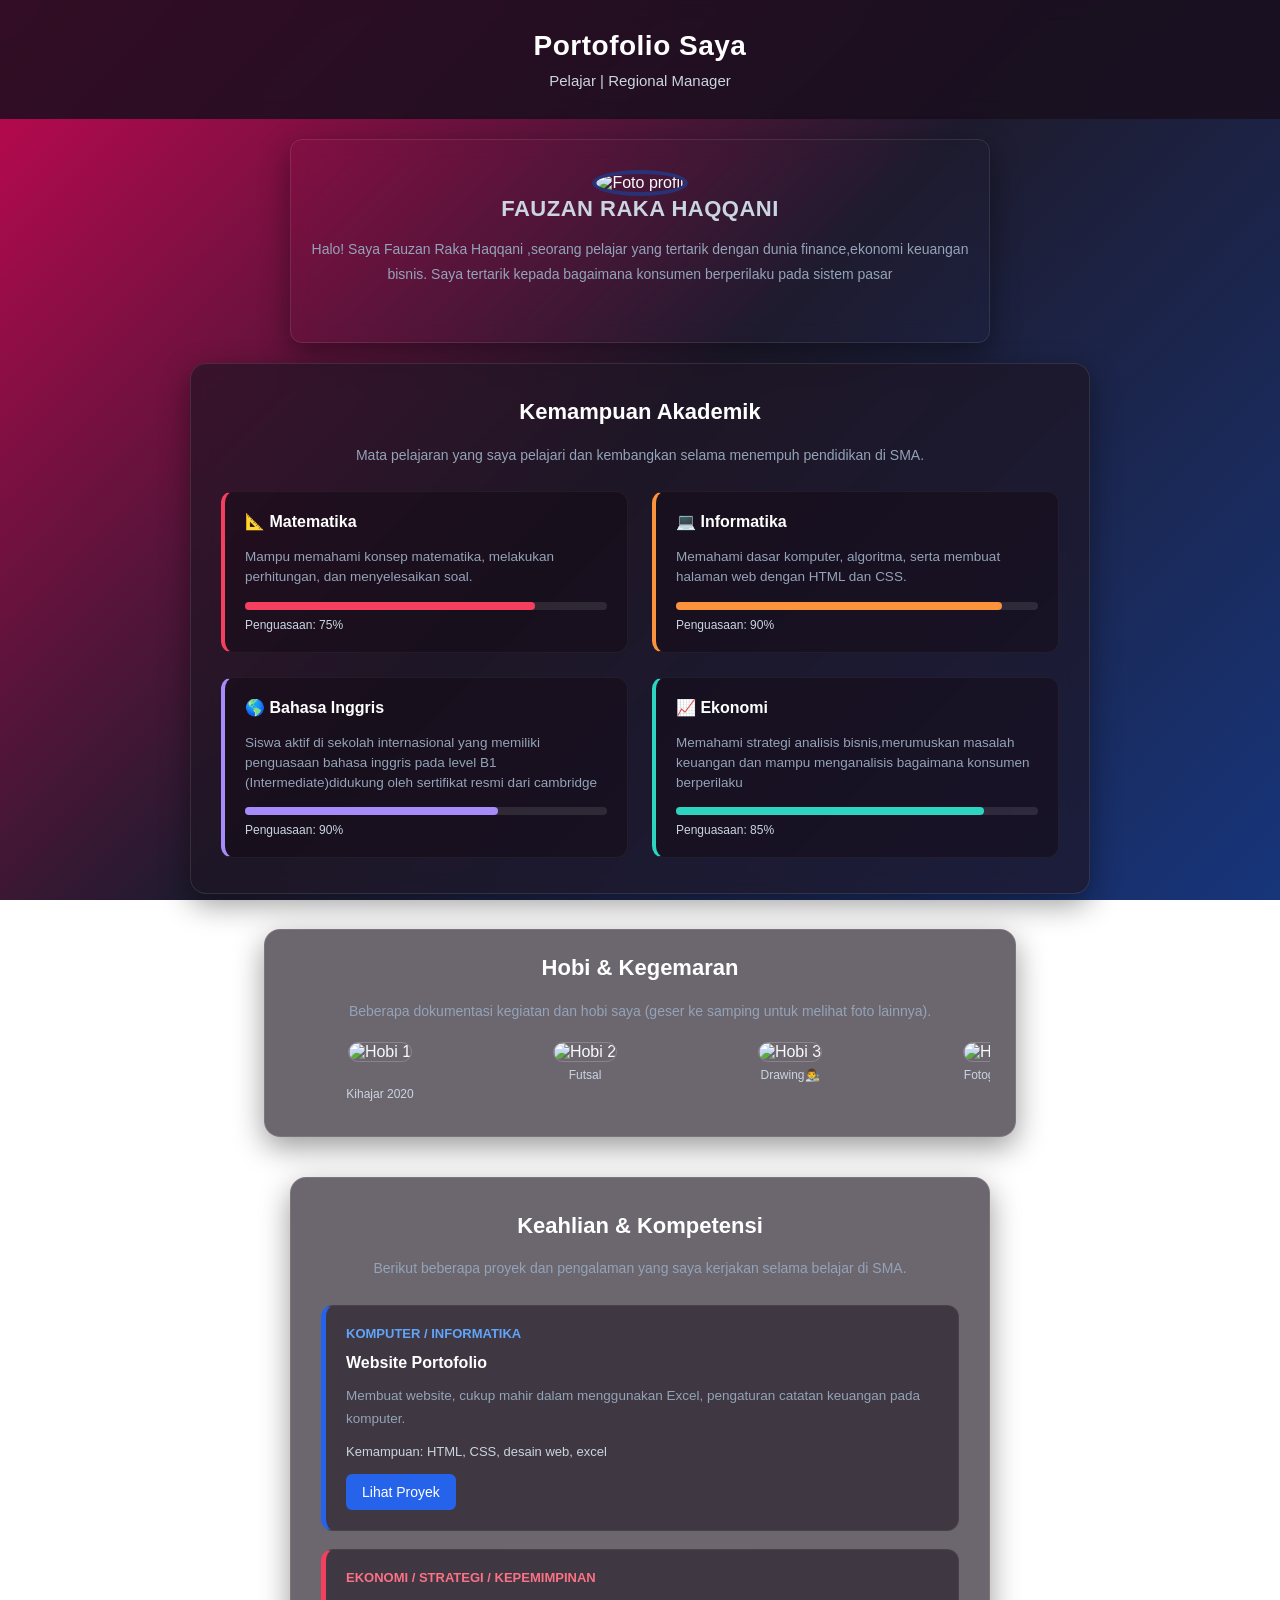
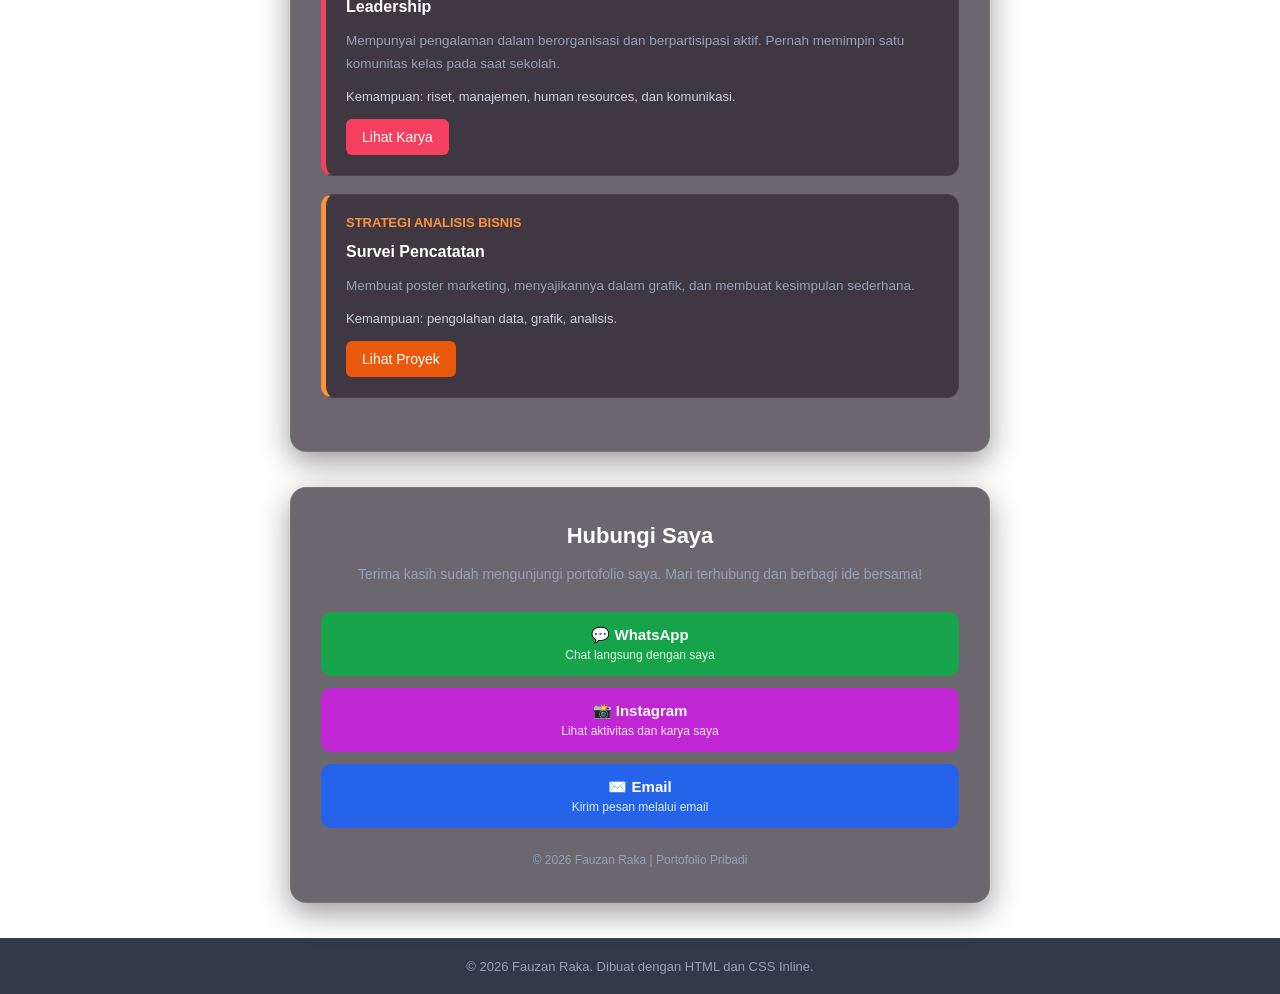
==== index.html @ 9c3133b8 "Add files via upload" ====
<!DOCTYPE html>
<lang="id">
<head>
    <meta charset="UTF-8">
    <meta name="viewport" content="width=device-width, initial-scale=1.0">
    <title>Portofolio Pribadi</title>
</head>

<body style="
    margin: 0;
    font-family: Arial, sans-serif;
  background: linear-gradient(135deg,#c60751,#1e1b2e,#17357b);
  background-attachment: fixed;
    color: #f8fafc;
    box-sizing:border-box;
">

    <!-- Bagian Header -->
    <header style="
        background-color: rgba(25,15,30,0.85);
        backdrop-filter:blur(10px);
        text-align: center;
        padding: 30px 20px;
      border-bottom:1px solid rgba (255,255,255,0.1);
      box-shadow:0.4px 20px rgba (0,0,0,0.4);
    ">
        <h1 style="margin: 0;color: #ffffff; font-size:28px;letter-spacing: 0.5px">Portofolio Saya</h1>
        <p style="margin: 10px 0 0 0;font-size:15px;color: #cbd5e1;">
            Pelajar | Regional Manager
        </p>
    </header>

    <!-- Bagian Profil -->
    <section style="
      background:rgba (30,20,35,0.65);
      backdrop-filter:blur(10px);
      margin:0 auto 35px auto;
      text-align: center;
      padding: 30px 20px;
        margin: 20px auto;
        max-width: 700px;
        border-radius: 12px;
      border:1px solid rgba(255,255,255,0.1);
      box-shadow:0 10px 30px rgba(0,0,0,0.4);
      box-sizing:border-box;
      
    ">
        <img
            src="image/fauzansiuu2.jpg"
            alt="Foto profil"
            style="
                width: 150px;
                height: 150px;
                border-radius: 50%;
                border: 4px solid #293277;
            ">
    
        <h2 style="
          margin:0 0 15px 0;
          color: #cbd5e1;
          font-size: 22px;
          letter-spacing: 0.5px;
          ">
            FAUZAN RAKA HAQQANI
        </h2>

        <p style="
          text-align: center;
            color: #94a3b8;
            margin-bottom: 25px;
            font-size: 14px;
          line-height: 1.8;">
            Halo! Saya Fauzan Raka Haqqani ,seorang pelajar yang tertarik dengan dunia finance,ekonomi keuangan bisnis. Saya tertarik kepada bagaimana konsumen berperilaku pada sistem pasar
        </p>
    </section>

    <!-- Bagian Keahlian -->
    <!-- Bagian Kemampuan Akademik -->
    <section style="
        background: rgba(30, 20, 35, 0.65);
        backdrop-filter: blur(10px);
        padding: 35px 30px;
        margin: 0 auto 35px auto;
        max-width: 900px; /* Lebar container disamakan menjadi 900px */
        border-radius: 16px;
        border: 1px solid rgba(255, 255, 255, 0.1);
        box-shadow: 0 10px 30px rgba(0, 0, 0, 0.4);
        box-sizing: border-box;
    ">

        <h2 style="
            color: #ffffff;
            text-align: center;
            margin-top: 0;
            font-size: 22px;
        ">
            Kemampuan Akademik
        </h2>

        <p style="
            text-align: center;
            color: #94a3b8;
            line-height: 1.6;
            margin-bottom: 25px;
            font-size: 14px;
        ">
            Mata pelajaran yang saya pelajari dan kembangkan selama menempuh pendidikan di SMA.
        </p>

        <!-- Container Grid untuk Akademik (2 Kolom) -->
        <div style="
            display: grid;
            grid-template-columns: repeat(auto-fit, minmax(280px, 1fr));
            gap: 24px;
        ">

            <!-- Matematika -->
            <div style="
                background: rgba(20, 10, 20, 0.5);
                padding: 20px;
                border-radius: 12px;
                border: 1px solid rgba(255, 255, 255, 0.05);
                border-left: 4px solid #f43f5e;
            ">
                <h3 style="margin-top: 0; color: #ffffff; font-size: 16px;">
                    📐 Matematika
                </h3>
                <p style="font-size: 13.5px; line-height: 1.5; margin-bottom: 14px; color: #94a3b8;">
                    Mampu memahami konsep matematika, melakukan perhitungan, dan menyelesaikan soal.
                </p>
                <div style="background: rgba(255, 255, 255, 0.1); height: 8px; border-radius: 10px;">
                    <div style="background-color: #f43f5e; width: 80%; height: 8px; border-radius: 10px;"></div>
                </div>
                <p style="font-size: 12px; color: #cbd5e1; margin: 8px 0 0 0;">
                    Penguasaan: 75%
                </p>
            </div>

            <!-- Informatika -->
            <div style="
                background: rgba(20, 10, 20, 0.5);
                padding: 20px;
                border-radius: 12px;
                border: 1px solid rgba(255, 255, 255, 0.05);
                border-left: 4px solid #fb923c;
            ">
                <h3 style="margin-top: 0; color: #ffffff; font-size: 16px;">
                    💻 Informatika
                </h3>
                <p style="font-size: 13.5px; line-height: 1.5; margin-bottom: 14px; color: #94a3b8;">
                    Memahami dasar komputer, algoritma, serta membuat halaman web dengan HTML dan CSS.
                </p>
                <div style="background: rgba(255, 255, 255, 0.1); height: 8px; border-radius: 10px;">
                    <div style="background-color: #fb923c; width: 90%; height: 8px; border-radius: 10px;"></div>
                </div>
                <p style="font-size: 12px; color: #cbd5e1; margin: 8px 0 0 0;">
                    Penguasaan: 90%
                </p>
            </div>

            <!-- Bahasa Inggris -->
            <div style="
                background: rgba(20, 10, 20, 0.5);
                padding: 20px;
                border-radius: 12px;
                border: 1px solid rgba(255, 255, 255, 0.05);
                border-left: 4px solid #a78bfa;
            ">
                <h3 style="margin-top: 0; color: #ffffff; font-size: 16px;">
                    🌎 Bahasa Inggris
                </h3>
                <p style="font-size: 13.5px; line-height: 1.5; margin-bottom: 14px; color: #94a3b8;">
                    Siswa aktif di sekolah internasional yang memiliki penguasaan bahasa inggris pada level B1 (Intermediate)didukung oleh sertifikat resmi dari cambridge
                </p>
                <div style="background: rgba(255, 255, 255, 0.1); height: 8px; border-radius: 10px;">
                    <div style="background-color: #a78bfa; width: 70%; height: 8px; border-radius: 10px;"></div>
                </div>
                <p style="font-size: 12px; color: #cbd5e1; margin: 8px 0 0 0;">
                    Penguasaan: 90%
                </p>
            </div>

            <!-- Ekonomi -->
            <div style="
                background: rgba(20, 10, 20, 0.5);
                padding: 20px;
                border-radius: 12px;
                border: 1px solid rgba(255, 255, 255, 0.05);
                border-left: 4px solid #2dd4bf;
            ">
                <h3 style="margin-top: 0; color: #ffffff; font-size: 16px;">
                    📈 Ekonomi
                </h3>
                <p style="font-size: 13.5px; line-height: 1.5; margin-bottom: 14px; color: #94a3b8;">
                    Memahami strategi analisis bisnis,merumuskan masalah keuangan dan mampu menganalisis bagaimana konsumen berperilaku
                </p>
                <div style="background: rgba(255, 255, 255, 0.1); height: 8px; border-radius: 10px;">
                    <div style="background-color: #2dd4bf; width: 85%; height: 8px; border-radius: 10px;"></div>
                </div>
                <p style="font-size: 12px; color: #cbd5e1; margin: 8px 0 0 0;">
                    Penguasaan: 85%
                </p>
            </div>

        </div>

    </section>

</section>

      <!-- Bagian Hobi & Kegemaran (Slider Foto) -->
    <section style="
        background: rgba(30, 20, 35, 0.65);
        backdrop-filter: blur(10px);
        padding: 25px;
        margin: 20px auto 40px auto;
        max-width: 700px;
        border-radius: 16px;
        border: 1px solid rgba(255, 255, 255, 0.1);
        box-shadow: 0 10px 30px rgba(0, 0, 0, 0.4);
    ">
        <h2 style="
            color: #ffffff;
            text-align: center;
            margin-top: 0;
            font-size: 22px;
        ">
            Hobi & Kegemaran
        </h2>
        <p style="
            text-align: center;
            color: #94a3b8;
            line-height: 1.6;
            margin-bottom: 20px;
            font-size: 14px;
        ">
            Beberapa dokumentasi kegiatan dan hobi saya (geser ke samping untuk melihat foto lainnya).
        </p>

        <!-- Container Slider Foto -->
        <div style="
            display: flex;
            gap: 25px;
            overflow-x: auto;
            padding-bottom: 10px;
            scrollbar-color: #f43f5e rgba(0,0,0,0.2);
        ">
            <!-- Foto 1 -->
            <div style="min-width: 180px; text-align: center;">
                <img src="image/kihajar 2020.jpg" alt="Hobi 1" style="
                    width: 180px;
                    height: 130px;
                    object-fit: cover;
                    border-radius: 10px;
                    border: 1px solid rgba(255,255,255,0.2);
                ">
                <p style="font-size: 12px; color: #cbd5e1; margin: 25px 0 0 0;"> Kihajar 2020</p>
            </div>

            <!-- Foto 2 -->
            <div style="min-width: 180px; text-align: center;">
                <img src="image/futsal.jpg" alt="Hobi 2" style="
                    width: 180px;
                    height: 130px;
                    object-fit: cover;
                    border-radius: 10px;
                    border: 1px solid rgba(255,255,255,0.2);
                ">
                <p style="font-size: 12px; color: #cbd5e1; margin: 6px 0 0 0;">Futsal</p>
            </div>

            <!-- Foto 3 -->
            <div style="min-width: 180px; text-align: center;">
                <img src="image/petaa.jpg" alt="Hobi 3" style="
                    width: 180px;
                    height: 130px;
                    object-fit: cover;
                    border-radius: 10px;
                    border: 1px solid rgba(255,255,255,0.2);
                ">
                <p style="font-size: 12px; color: #cbd5e1; margin: 6px 0 0 0;">Drawing👨‍🎨</p>
            </div>

            <!-- Foto 4 -->
            <div style="min-width: 180px; text-align: center;">
                <img src="image/fotografi.jpg" alt="Hobi 4" style="
                    width: 180px;
                    height: 130px;
                    object-fit: cover;
                    border-radius: 10px;
                    border: 1px solid rgba(255,255,255,0.2);
                ">
                <p style="font-size: 12px; color: #cbd5e1; margin: 6px 0 0 0;">Fotografi📷</p>
            </div>

            <!-- Foto 5 -->
            <div style="min-width: 180px; text-align: center;">
                <img src="image/menyanyi 1.jpg" alt="Hobi 5" style="
                    width: 180px;
                    height: 130px;
                    object-fit: cover;
                    border-radius: 10px;
                    border: 1px solid rgba(255,255,255,0.2);
                ">
                <p style="font-size: 12px; color: #cbd5e1; margin: 6px 0 0 0;">Menyanyi</p>
            </div>
        </div>
    </section>

</body>


            <!-- Bagian Keahlian & Kompetensi -->
    <section style="
        background: rgba(30, 20, 35, 0.65);
        backdrop-filter: blur(10px);
        padding: 35px 30px;
        margin: 0 auto 35px auto;
        max-width: 700px;
        border-radius: 16px;
        border: 1px solid rgba(255, 255, 255, 0.1);
        box-shadow: 0 10px 30px rgba(0, 0, 0, 0.4);
        box-sizing: border-box;
    ">

        <h2 style="
            color: #ffffff;
            text-align: center;
            margin-top: 0;
            font-size: 22px;
        ">
            Keahlian & Kompetensi
        </h2>

        <p style="
            text-align: center;
            color: #94a3b8;
            line-height: 1.6;
            margin-bottom: 25px;
            font-size: 14px;
        ">
            Berikut beberapa proyek dan pengalaman yang saya kerjakan selama belajar di SMA.
        </p>

        <!-- Proyek 1 -->
        <div style="
            background: rgba(20, 10, 20, 0.5);
            padding: 20px;
            margin: 18px 0;
            border-radius: 12px;
            border: 1px solid rgba(255, 255, 255, 0.05);
            border-left: 5px solid #2563eb;
        ">
            <p style="
                color: #60a5fa;
                font-size: 13px;
                font-weight: bold;
                margin-top: 0;
            ">
                KOMPUTER / INFORMATIKA
            </p>

            <h3 style="color: #ffffff; font-size: 16px; margin: 8px 0;">Website Portofolio</h3>

            <p style="line-height: 1.7; color: #94a3b8; font-size: 13.5px;">
                Membuat website, cukup mahir dalam menggunakan Excel, pengaturan catatan keuangan pada komputer.
            </p>

            <p style="font-size: 13px; color: #cbd5e1; margin-bottom: 15px;">
                Kemampuan: HTML, CSS, desain web, excel
            </p>

            <a href="Informatika.html"
               style="
                   display: inline-block;
                   background-color: #2563eb;
                   color: white;
                   padding: 10px 16px;
                   border-radius: 6px;
                   text-decoration: none;
                   font-size: 14px;
               ">
                Lihat Proyek
            </a> 
        </div>

        <!-- Proyek 2 -->
        <div style="
            background: rgba(20, 10, 20, 0.5);
            padding: 20px;
            margin: 18px 0;
            border-radius: 12px;
            border: 1px solid rgba(255, 255, 255, 0.05);
            border-left: 5px solid #f43f5e;
        ">
            <p style="
                color: #fb7185;
                font-size: 13px;
                font-weight: bold;
                margin-top: 0;
            ">
                EKONOMI / STRATEGI / KEPEMIMPINAN
            </p>

            <h3 style="color: #ffffff; font-size: 16px; margin: 8px 0;">Leadership</h3>

            <p style="line-height: 1.7; color: #94a3b8; font-size: 13.5px;">
                Mempunyai pengalaman dalam berorganisasi dan berpartisipasi aktif. Pernah memimpin satu komunitas kelas pada saat sekolah.
            </p>

            <p style="font-size: 13px; color: #cbd5e1; margin-bottom: 15px;">
                Kemampuan: riset, manajemen, human resources, dan komunikasi.
            </p>

            <a href="Informatika 2.html"
               style="
                   display: inline-block;
                   background-color: #f43f5e;
                   color: white;
                   padding: 10px 16px;
                   border-radius: 6px;
                   text-decoration: none;
                   font-size: 14px;
               ">
                Lihat Karya
            </a>
        </div>

        <!-- Proyek 3 -->
        <div style="
            background: rgba(20, 10, 20, 0.5);
            padding: 20px;
            margin: 18px 0;
            border-radius: 12px;
            border: 1px solid rgba(255, 255, 255, 0.05);
            border-left: 5px solid #fb923c;
        ">
            <p style="
                color: #fb923c;
                font-size: 13px;
                font-weight: bold;
                margin-top: 0;
            ">
                STRATEGI ANALISIS BISNIS
            </p>

            <h3 style="color: #ffffff; font-size: 16px; margin: 8px 0;">Survei Pencatatan</h3>

            <p style="line-height: 1.7; color: #94a3b8; font-size: 13.5px;">
                Membuat poster marketing, menyajikannya dalam grafik, dan membuat kesimpulan sederhana.
            </p>

            <p style="font-size: 13px; color: #cbd5e1; margin-bottom: 15px;">
                Kemampuan: pengolahan data, grafik, analisis.
            </p>

            <a href="Informatika 3.html"
               style="
                   display: inline-block;
                   background-color: #ea580c;
                   color: white;
                   padding: 10px 16px;
                   border-radius: 6px;
                   text-decoration: none;
                   font-size: 14px;
               ">
                Lihat Proyek
            </a>
        </div>

    </section>

    <!-- Bagian Hubungi Saya -->
    <section style="
        background: rgba(30, 20, 35, 0.65);
        backdrop-filter: blur(10px);
        color: white;
        padding: 35px 30px;
        margin: 0 auto 35px auto;
        max-width: 700px;
        border-radius: 16px;
        text-align: center;
        border: 1px solid rgba(255, 255, 255, 0.1);
        box-shadow: 0 10px 30px rgba(0, 0, 0, 0.4);
        box-sizing: border-box;
    ">

        <h2 style="
            font-size: 22px;
            margin-top: 0;
            margin-bottom: 10px;
            color: #ffffff;
        ">
            Hubungi Saya
        </h2>

        <p style="
            color: #94a3b8;
            line-height: 1.7;
            margin-bottom: 25px;
            font-size: 14px;
        ">
            Terima kasih sudah mengunjungi portofolio saya. Mari terhubung dan berbagi ide bersama!
        </p>

        <!-- Tombol WhatsApp -->
        <a
            href="https://wa.me/6285718584926"
            target="_blank"
            rel="noopener noreferrer"
            style="
                display: block;
                background-color: #16a34a;
                color: white;
                padding: 14px;
                margin: 12px 0;
                border-radius: 10px;
                text-decoration: none;
                font-size: 15px;
                font-weight: bold;
            "
        >
            💬 WhatsApp
            <span style="
                display: block;
                font-size: 12px;
                font-weight: normal;
                margin-top: 4px;
                color: #dcfce7;
            ">
                Chat langsung dengan saya
            </span>
        </a>

        <!-- Tombol Instagram -->
        <a
            href="https://www.instagram.com/fauzanrka/"
            target="_blank"
            rel="noopener noreferrer"
            style="
                display: block;
                background-color: #c026d3;
                color: white;
                padding: 14px;
                margin: 12px 0;
                border-radius: 10px;
                text-decoration: none;
                font-size: 15px;
                font-weight: bold;
            "
        >
            📸 Instagram
            <span style="
                display: block;
                font-size: 12px;
                font-weight: normal;
                margin-top: 4px;
                color: #fae8ff;
            ">
                Lihat aktivitas dan karya saya
            </span>
        </a>

        <!-- Tombol Email -->
        <a
            href="mailto:fauzanrakahaqqani@gmail.com"
            style="
                display: block;
                background-color: #2563eb;
                color: white;
                padding: 14px;
                margin: 12px 0;
                border-radius: 10px;
                text-decoration: none;
                font-size: 15px;
                font-weight: bold;
            "
        >
            ✉️ Email
            <span style="
                display: block;
                font-size: 12px;
                font-weight: normal;
                margin-top: 4px;
                color: #dbeafe;
            ">
                Kirim pesan melalui email
            </span>
        </a>

        <p style="
            color: #94a3b8;
            font-size: 12px;
            margin-top: 25px;
            margin-bottom: 0;
        ">
            © 2026 Fauzan Raka | Portofolio Pribadi
        </p>

    </section>

    <!-- Bagian Footer -->
    <footer style="
        background: rgba(15, 23, 42, 0.85);
        color: #94a3b8;
        text-align: center;
        padding: 20px;
        margin-top: 30px;
        border-top: 1px solid rgba(255, 255, 255, 0.05);
        font-size: 13px;
    ">
        <p style="margin: 0;">
            &copy; 2026 Fauzan Raka. Dibuat dengan HTML dan CSS Inline.
        </p>
    </footer>

</body>
</html>
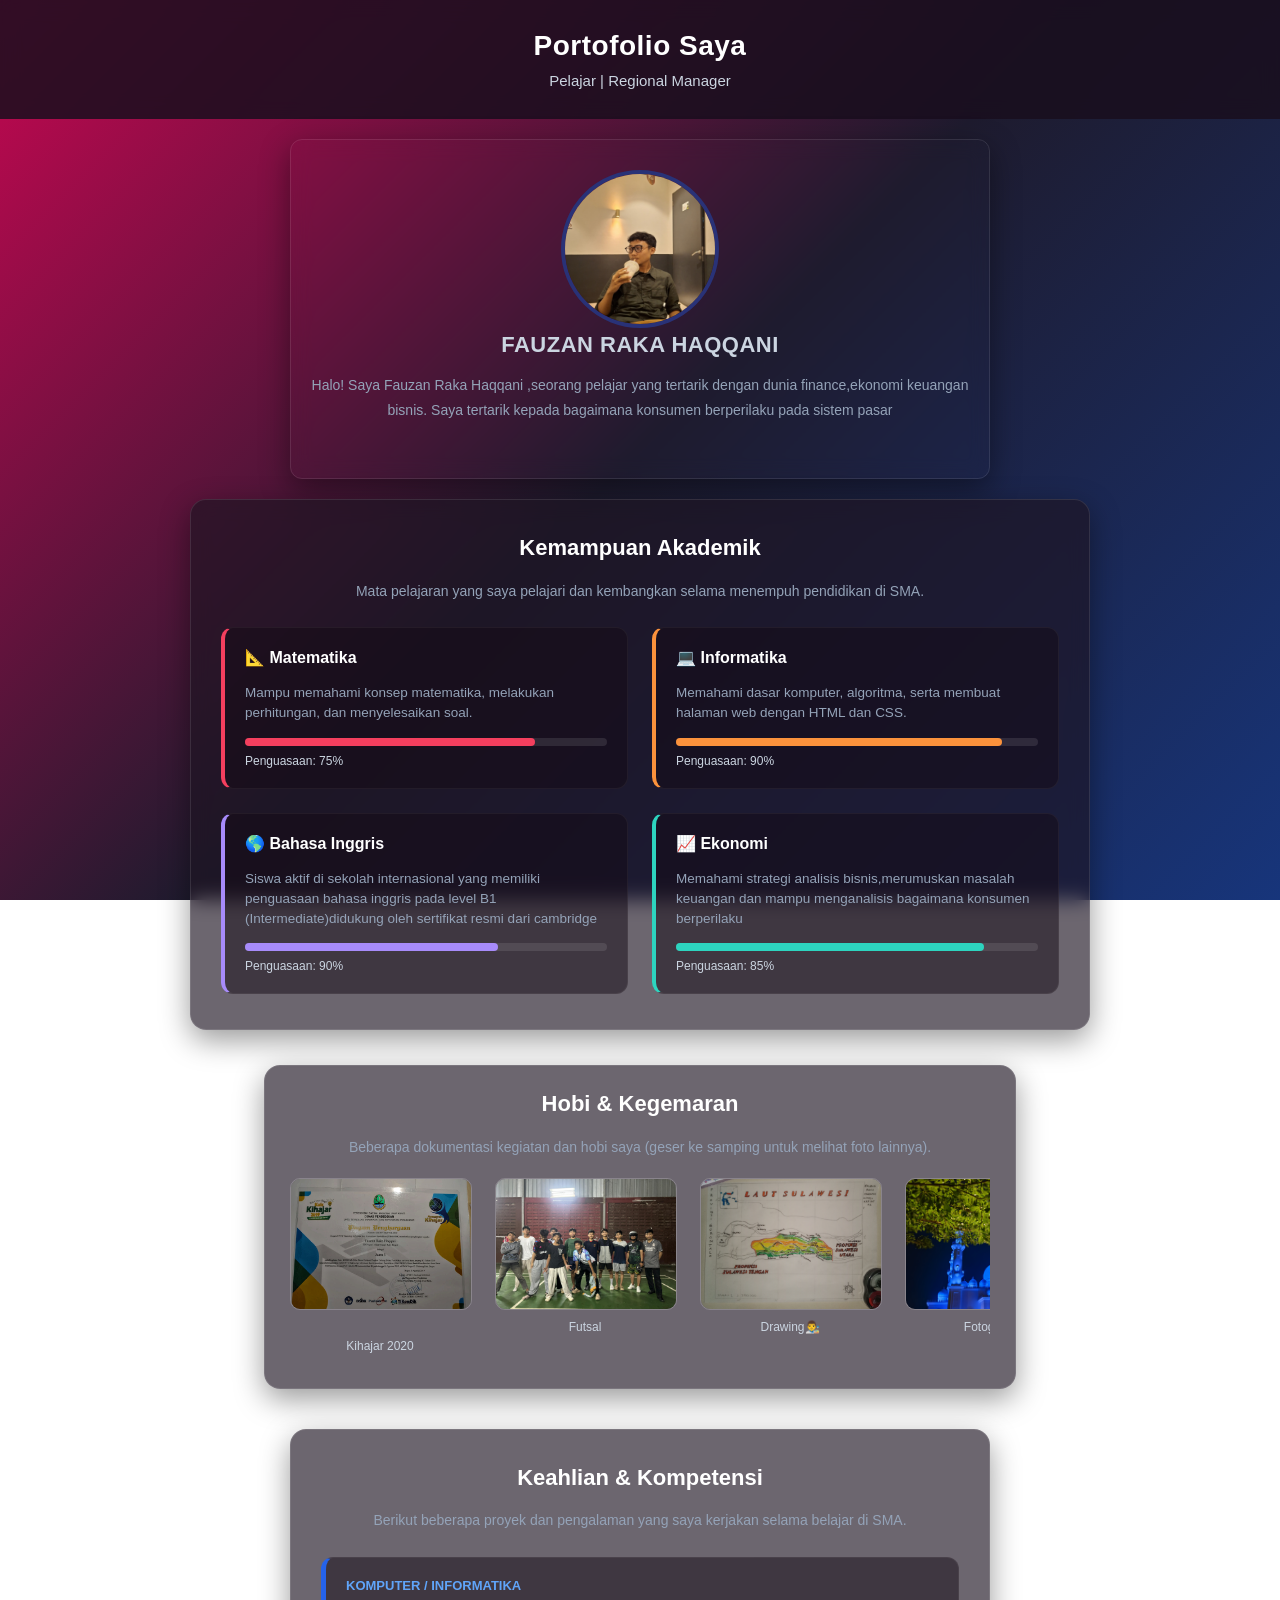
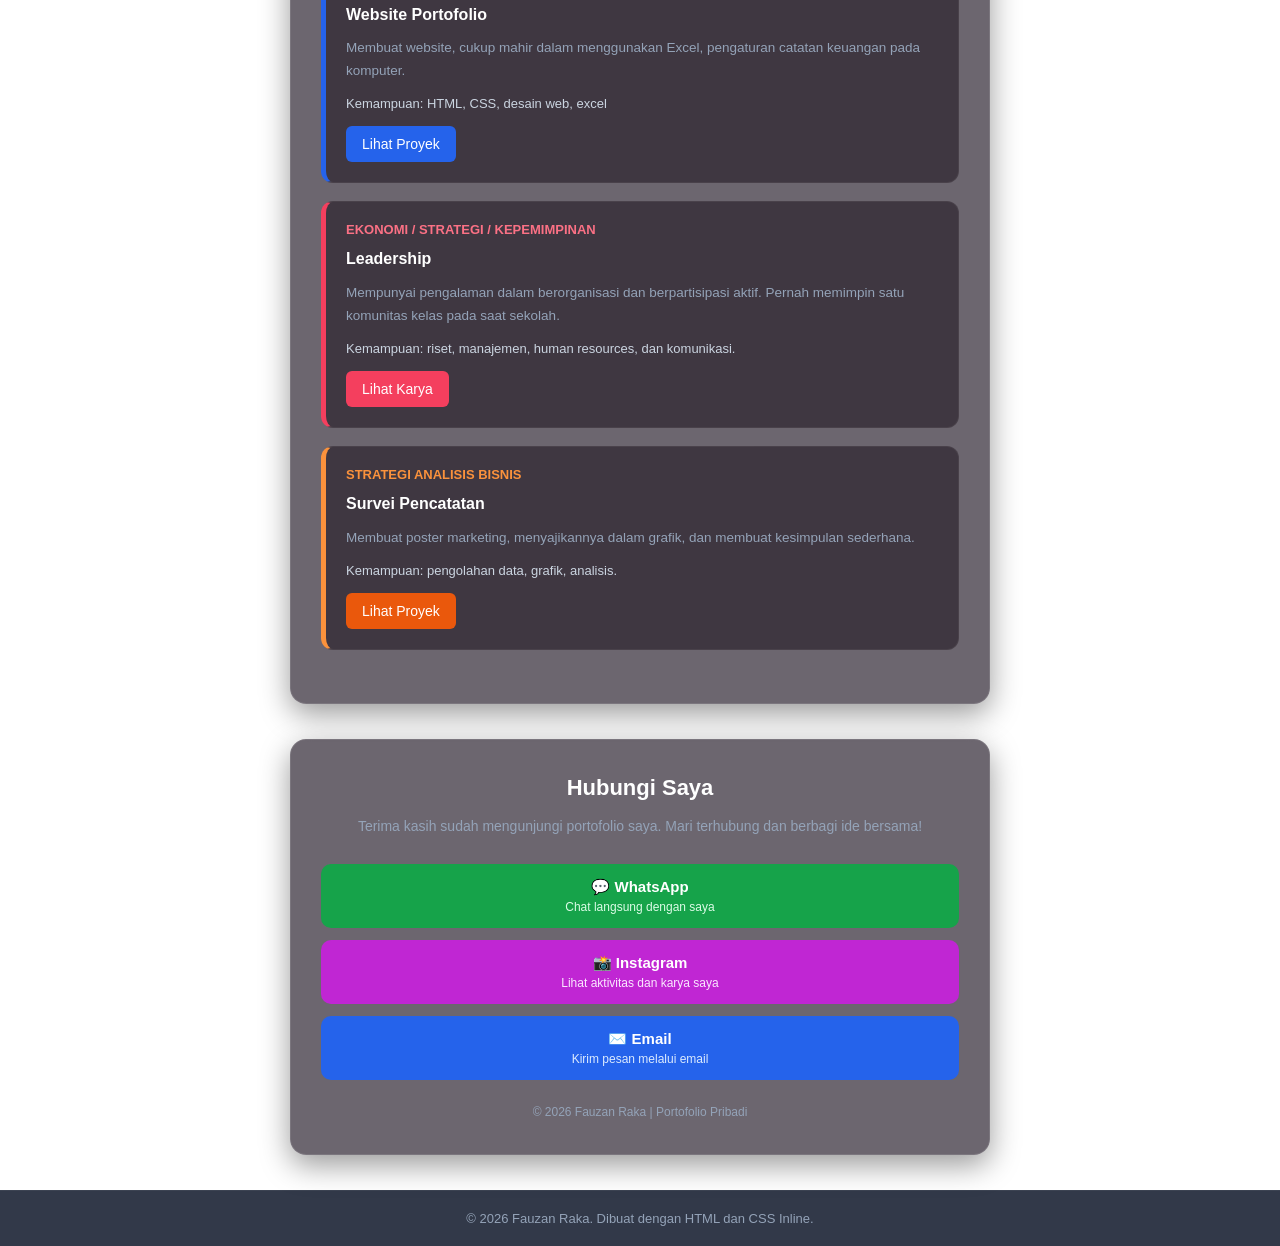
==== commit 8c702d1a: "Add files via upload" ====
--- a/index.html
+++ b/index.html
@@ -46,7 +46,7 @@
       
     ">
         <img
-            src="image/fauzansiuu2.jpg"
+            src="fauzansiuu2.jpg"
             alt="Foto profil"
             style="
                 width: 150px;
@@ -247,7 +247,7 @@
         ">
             <!-- Foto 1 -->
             <div style="min-width: 180px; text-align: center;">
-                <img src="image/kihajar 2020.jpg" alt="Hobi 1" style="
+                <img src="kihajar 2020.jpg" alt="Hobi 1" style="
                     width: 180px;
                     height: 130px;
                     object-fit: cover;
@@ -259,7 +259,7 @@
 
             <!-- Foto 2 -->
             <div style="min-width: 180px; text-align: center;">
-                <img src="image/futsal.jpg" alt="Hobi 2" style="
+                <img src="futsal.jpg" alt="Hobi 2" style="
                     width: 180px;
                     height: 130px;
                     object-fit: cover;
@@ -271,7 +271,7 @@
 
             <!-- Foto 3 -->
             <div style="min-width: 180px; text-align: center;">
-                <img src="image/petaa.jpg" alt="Hobi 3" style="
+                <img src="petaa.jpg" alt="Hobi 3" style="
                     width: 180px;
                     height: 130px;
                     object-fit: cover;
@@ -283,7 +283,7 @@
 
             <!-- Foto 4 -->
             <div style="min-width: 180px; text-align: center;">
-                <img src="image/fotografi.jpg" alt="Hobi 4" style="
+                <img src="fotografi.jpg" alt="Hobi 4" style="
                     width: 180px;
                     height: 130px;
                     object-fit: cover;
@@ -295,7 +295,7 @@
 
             <!-- Foto 5 -->
             <div style="min-width: 180px; text-align: center;">
-                <img src="image/menyanyi 1.jpg" alt="Hobi 5" style="
+                <img src="menyanyi 1.jpg" alt="Hobi 5" style="
                     width: 180px;
                     height: 130px;
                     object-fit: cover;
@@ -563,7 +563,7 @@
 
         <!-- Tombol Email -->
         <a
-            href="mailto:fauzanrakahaqqani@gmail.com"
+            href="mailto:fauzan13fr7@gmail.com"
             style="
                 display: block;
                 background-color: #2563eb;
